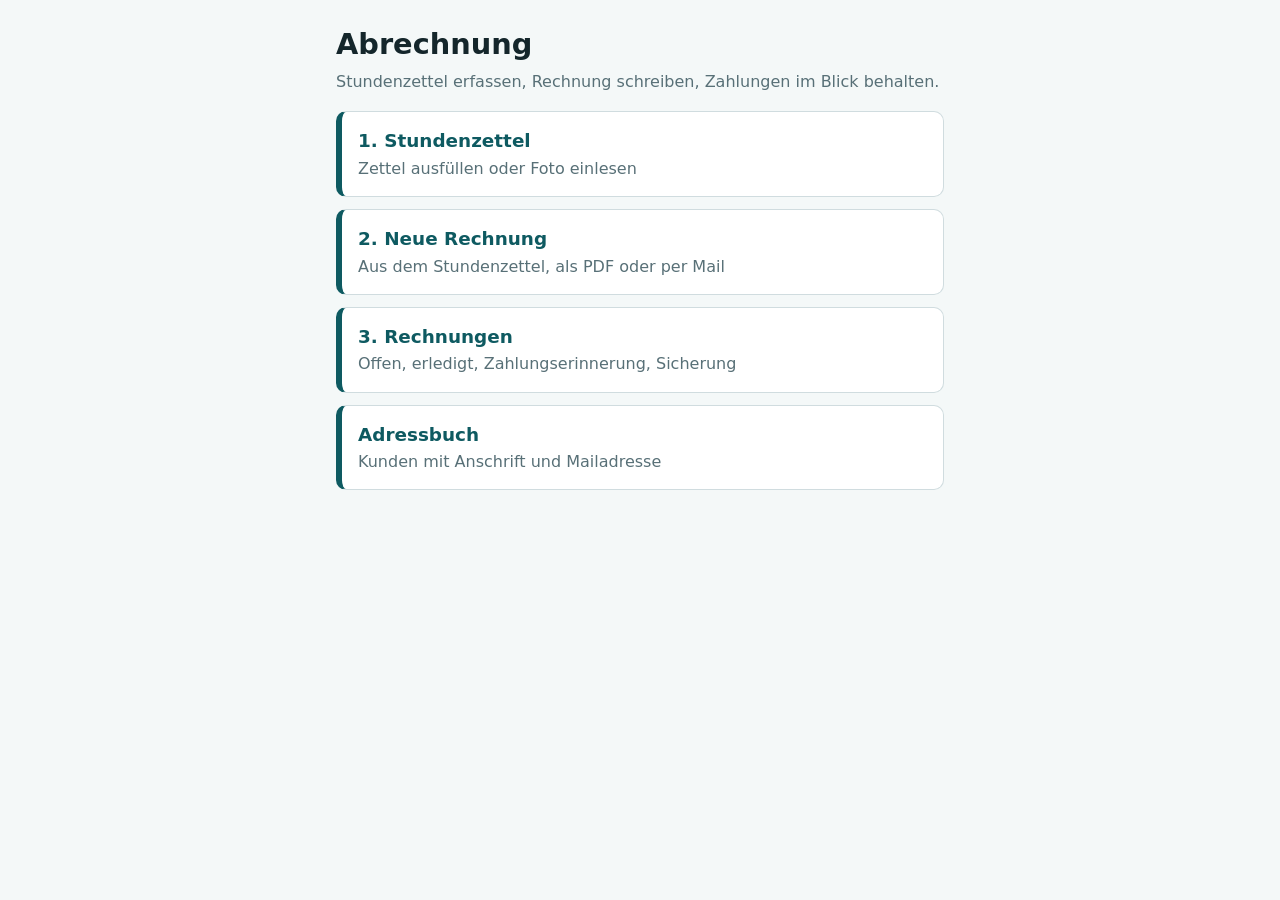
==== index.html @ ea3dafdc "Add files via upload" ====
<!doctype html>
<html lang="de">
<head>
<meta charset="utf-8">
<meta name="viewport" content="width=device-width,initial-scale=1">
<link rel="apple-touch-icon" href="icon.png">
<link rel="icon" type="image/png" href="icon.png">
<meta name="theme-color" content="#1F6B3A">
<title>Abrechnung</title>
<style>
:root{--bg:#F4F8F8;--surf:#fff;--ink:#14262B;--mut:#587077;--line:#D0DCDF;--pri:#0E5A61;--bad:#B42318;color-scheme:light}
@media(prefers-color-scheme:dark){:root{--bg:#0F1A1D;--surf:#16262A;--ink:#E7F0F1;--mut:#9DB3B8;--line:#2B4046;--pri:#4FB3BB;--bad:#FF8A80;color-scheme:dark}}
*{box-sizing:border-box}
body{margin:0;background:var(--bg);color:var(--ink);font:16px/1.45 system-ui,-apple-system,"Segoe UI",sans-serif}
main{max-width:640px;margin:0 auto;padding:16px}
h1{font-size:1.8rem;margin:8px 0 4px}
.sub{color:var(--mut);margin:0 0 18px}
.grid{display:grid;gap:12px}
a.tile{display:block;background:var(--surf);border:1px solid var(--line);border-left:6px solid var(--pri);border-radius:10px;padding:16px;color:inherit;text-decoration:none}
a.tile:focus-visible{outline:3px solid #D9A400;outline-offset:2px}
.t{font-size:1.15rem;font-weight:700;color:var(--pri)}
.d{color:var(--mut);margin-top:2px}
.bad{color:var(--bad);font-weight:700}
.soon{opacity:.6;border-left-color:var(--line)}
</style>
</head>
<body>
<main>
<h1>Abrechnung</h1>
<p class="sub">Stundenzettel erfassen, Rechnung schreiben, Zahlungen im Blick behalten.</p>
<p id="sich" class="bad" hidden></p>
<div class="grid">
  <a class="tile" href="stundenzettel.html"><div class="t">1. Stundenzettel</div><div class="d">Zettel ausfüllen oder Foto einlesen</div></a>
  <a class="tile" href="rechnung.html"><div class="t">2. Neue Rechnung</div><div class="d">Aus dem Stundenzettel, als PDF oder per Mail</div></a>
  <a class="tile" href="rechnungen.html"><div class="t">3. Rechnungen</div><div class="d" id="stat">Offen, erledigt, Zahlungserinnerung, Sicherung</div></a>
  <a class="tile" href="adressbuch.html"><div class="t">Adressbuch</div><div class="d">Kunden mit Anschrift und Mailadresse</div></a>
</div>
</main>
<script>
try {
  const l = JSON.parse(localStorage.getItem('rechnungen') || '[]').filter(r => r.status !== 'erledigt');
  const p = s => { const m = String(s || '').match(/^(\d{1,2})\.(\d{1,2})\.(\d{4})$/); return m ? new Date(+m[3], +m[2] - 1, +m[1]) : null; };
  const h = new Date(); h.setHours(0, 0, 0, 0);
  const ue = l.filter(r => { const f = p(r.faellig); return f && f < h; }).length;
  const s = l.reduce((a, r) => a + (r.summe || 0), 0);
  if (l.length) document.getElementById('stat').innerHTML = l.length + ' offen (' + s.toLocaleString('de-DE', {minimumFractionDigits: 2, maximumFractionDigits: 2}) + ' €)' + (ue ? ' · <span class="bad">' + ue + ' überfällig</span>' : '');
} catch (e) {}
try {
  const K = ['stundenzettel', 'meineDaten', 'rechnungen', 'adressbuch'];
  const z = K.map(k => localStorage.getItem(k) || '').join('|');
  const hs = s => { let h = 5381; for (let j = 0; j < s.length; j++) h = ((h << 5) + h + s.charCodeAt(j)) | 0; return String(h); };
  const inf = JSON.parse(localStorage.getItem('sicherungInfo') || 'null');
  if (z.replace(/\|/g, '') !== '' && (!inf || inf.hash !== hs(z))) {
    const e = document.getElementById('sich'); e.hidden = false;
    e.innerHTML = 'Ungesicherte Änderungen. <a href="rechnungen.html">Jetzt sichern</a>';
  }
} catch (e) {}
</script>
</body>
</html>
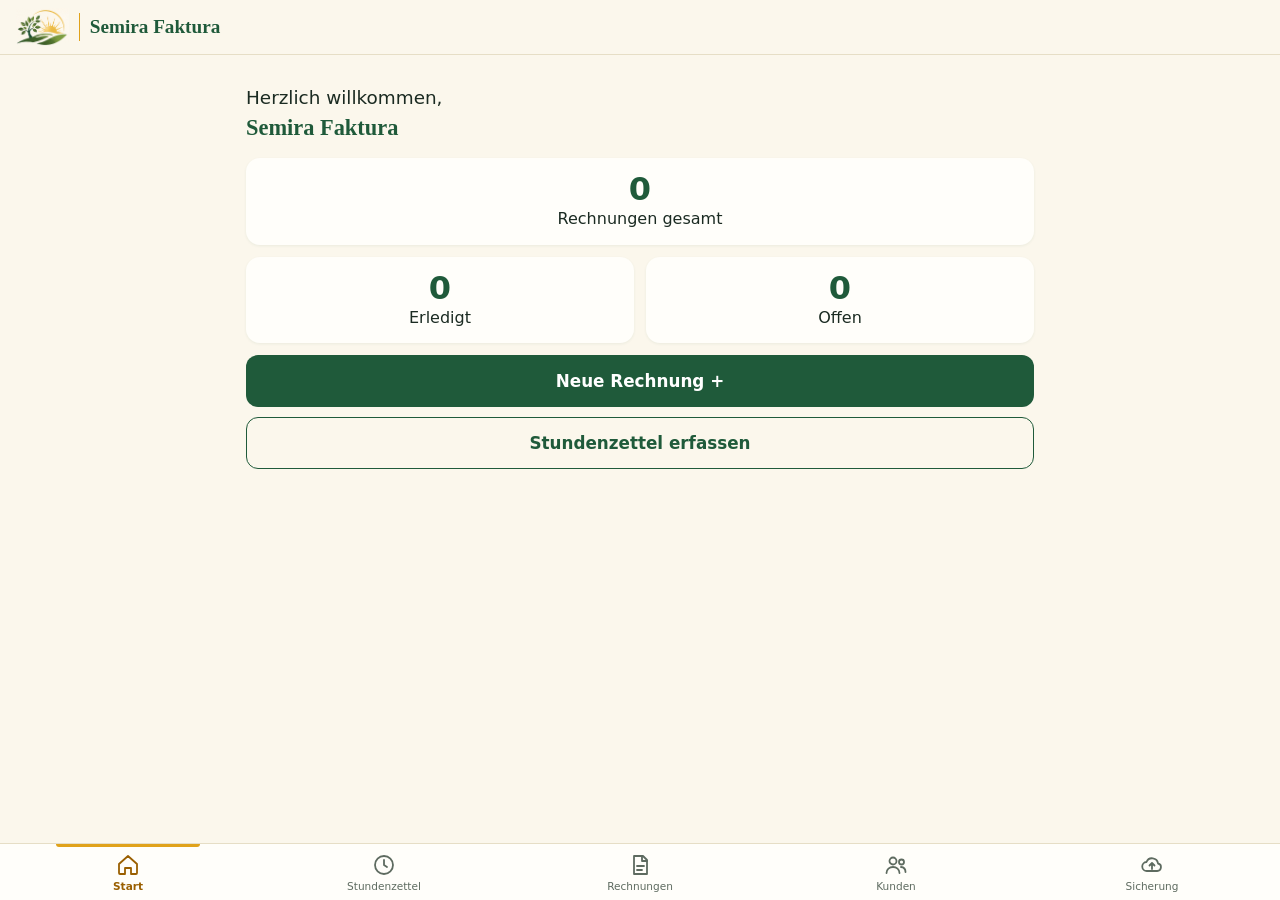
==== commit a3b1454e: "Add files via upload" ====
--- a/index.html
+++ b/index.html
@@ -2,59 +2,50 @@
 <html lang="de">
 <head>
 <meta charset="utf-8">
-<meta name="viewport" content="width=device-width,initial-scale=1">
+<meta name="viewport" content="width=device-width,initial-scale=1,viewport-fit=cover">
 <link rel="apple-touch-icon" href="icon.png">
 <link rel="icon" type="image/png" href="icon.png">
-<meta name="theme-color" content="#1F6B3A">
-<title>Abrechnung</title>
+<meta name="theme-color" content="#1F5A3A">
+<title>Semira Faktura</title>
 <style>
-:root{--bg:#F4F8F8;--surf:#fff;--ink:#14262B;--mut:#587077;--line:#D0DCDF;--pri:#0E5A61;--bad:#B42318;color-scheme:light}
-@media(prefers-color-scheme:dark){:root{--bg:#0F1A1D;--surf:#16262A;--ink:#E7F0F1;--mut:#9DB3B8;--line:#2B4046;--pri:#4FB3BB;--bad:#FF8A80;color-scheme:dark}}
 *{box-sizing:border-box}
-body{margin:0;background:var(--bg);color:var(--ink);font:16px/1.45 system-ui,-apple-system,"Segoe UI",sans-serif}
+body{margin:0;color:var(--ink);font:16px/1.45 system-ui,-apple-system,"Segoe UI",sans-serif}
 main{max-width:640px;margin:0 auto;padding:16px}
-h1{font-size:1.8rem;margin:8px 0 4px}
-.sub{color:var(--mut);margin:0 0 18px}
-.grid{display:grid;gap:12px}
-a.tile{display:block;background:var(--surf);border:1px solid var(--line);border-left:6px solid var(--pri);border-radius:10px;padding:16px;color:inherit;text-decoration:none}
-a.tile:focus-visible{outline:3px solid #D9A400;outline-offset:2px}
-.t{font-size:1.15rem;font-weight:700;color:var(--pri)}
-.d{color:var(--mut);margin-top:2px}
 .bad{color:var(--bad);font-weight:700}
-.soon{opacity:.6;border-left-color:var(--line)}
 </style>
+<link rel="stylesheet" href="style.css">
+<script src="nav.js" defer></script>
 </head>
 <body>
 <main>
-<h1>Abrechnung</h1>
-<p class="sub">Stundenzettel erfassen, Rechnung schreiben, Zahlungen im Blick behalten.</p>
+<p class="hello">Herzlich willkommen,<br><strong id="nm">Semira Faktura</strong></p>
 <p id="sich" class="bad" hidden></p>
-<div class="grid">
-  <a class="tile" href="stundenzettel.html"><div class="t">1. Stundenzettel</div><div class="d">Zettel ausfüllen oder Foto einlesen</div></a>
-  <a class="tile" href="rechnung.html"><div class="t">2. Neue Rechnung</div><div class="d">Aus dem Stundenzettel, als PDF oder per Mail</div></a>
-  <a class="tile" href="rechnungen.html"><div class="t">3. Rechnungen</div><div class="d" id="stat">Offen, erledigt, Zahlungserinnerung, Sicherung</div></a>
-  <a class="tile" href="adressbuch.html"><div class="t">Adressbuch</div><div class="d">Kunden mit Anschrift und Mailadresse</div></a>
+<a class="card stat" href="rechnungen.html?f=alle"><b id="gesamt">0</b>Rechnungen gesamt</a>
+<div class="two">
+  <a class="card stat" href="rechnungen.html?f=erledigt"><b id="erl">0</b>Erledigt</a>
+  <a class="card stat" href="rechnungen.html?f=offen"><b id="off">0</b>Offen</a>
 </div>
+<p id="ueb" class="bad" hidden></p>
+<a class="btn big" href="rechnung.html">Neue Rechnung +</a>
+<a class="btn sec big" href="stundenzettel.html">Stundenzettel erfassen</a>
 </main>
 <script>
-try {
-  const l = JSON.parse(localStorage.getItem('rechnungen') || '[]').filter(r => r.status !== 'erledigt');
-  const p = s => { const m = String(s || '').match(/^(\d{1,2})\.(\d{1,2})\.(\d{4})$/); return m ? new Date(+m[3], +m[2] - 1, +m[1]) : null; };
-  const h = new Date(); h.setHours(0, 0, 0, 0);
-  const ue = l.filter(r => { const f = p(r.faellig); return f && f < h; }).length;
-  const s = l.reduce((a, r) => a + (r.summe || 0), 0);
-  if (l.length) document.getElementById('stat').innerHTML = l.length + ' offen (' + s.toLocaleString('de-DE', {minimumFractionDigits: 2, maximumFractionDigits: 2}) + ' €)' + (ue ? ' · <span class="bad">' + ue + ' überfällig</span>' : '');
-} catch (e) {}
-try {
-  const K = ['stundenzettel', 'meineDaten', 'rechnungen', 'adressbuch'];
-  const z = K.map(k => localStorage.getItem(k) || '').join('|');
-  const hs = s => { let h = 5381; for (let j = 0; j < s.length; j++) h = ((h << 5) + h + s.charCodeAt(j)) | 0; return String(h); };
-  const inf = JSON.parse(localStorage.getItem('sicherungInfo') || 'null');
-  if (z.replace(/\|/g, '') !== '' && (!inf || inf.hash !== hs(z))) {
-    const e = document.getElementById('sich'); e.hidden = false;
-    e.innerHTML = 'Ungesicherte Änderungen. <a href="rechnungen.html">Jetzt sichern</a>';
-  }
-} catch (e) {}
+const $ = id => document.getElementById(id);
+const rd = k => { try { return JSON.parse(localStorage.getItem(k) || 'null'); } catch (e) { return null; } };
+const fmt = n => n.toLocaleString('de-DE', {minimumFractionDigits: 2, maximumFractionDigits: 2});
+const md = rd('meineDaten'); if (md && md.mName) $('nm').textContent = md.mName + '!';
+const l = rd('rechnungen') || [];
+const offen = l.filter(r => r.status !== 'erledigt');
+$('gesamt').textContent = l.length; $('erl').textContent = l.length - offen.length; $('off').textContent = offen.length;
+const p = s => { const m = String(s || '').match(/^(\d{1,2})\.(\d{1,2})\.(\d{4})$/); return m ? new Date(+m[3], +m[2] - 1, +m[1]) : null; };
+const h = new Date(); h.setHours(0, 0, 0, 0);
+const ue = offen.filter(r => { const f = p(r.faellig); return f && f < h; });
+if (ue.length) { $('ueb').hidden = false; $('ueb').innerHTML = ue.length + ' überfällig (' + fmt(ue.reduce((a, r) => a + (r.summe || 0), 0)) + ' €) · <a href="rechnungen.html?f=offen">ansehen</a>'; }
+const K = ['stundenzettel', 'meineDaten', 'rechnungen', 'adressbuch'];
+const z = K.map(k => localStorage.getItem(k) || '').join('|');
+const hs = s => { let x = 5381; for (let j = 0; j < s.length; j++) x = ((x << 5) + x + s.charCodeAt(j)) | 0; return String(x); };
+const inf = rd('sicherungInfo');
+if (z.replace(/\|/g, '') !== '' && (!inf || inf.hash !== hs(z))) { $('sich').hidden = false; $('sich').innerHTML = 'Ungesicherte Änderungen. <a href="sicherung.html">Jetzt sichern</a>'; }
 </script>
 </body>
 </html>
--- a/style.css
+++ b/style.css
@@ -0,0 +1,40 @@
+:root{--bg:#FBF7EC;--surf:#FFFEFA;--ink:#1B2B22;--mut:#5E6B60;--line:#E6DEC6;--pri:#1F5A3A;--pri-ink:#fff;--warn:#FFF0C7;--warn-ln:#D9A400;--ocr:#E3EFDA;--gold:#E0A21B;--amber:#9A5F00;--bad:#B42318;--ok:#1F5A3A;color-scheme:light}
+html,body{background:var(--bg)}
+body{padding-bottom:calc(78px + env(safe-area-inset-bottom,0px))}
+a{color:var(--pri)}
+.appbar{position:sticky;top:0;z-index:20;display:flex;align-items:center;gap:10px;padding:calc(8px + env(safe-area-inset-top,0px)) 16px 8px;background:rgba(251,247,236,.95);-webkit-backdrop-filter:blur(8px);backdrop-filter:blur(8px);border-bottom:1px solid var(--line);text-decoration:none}
+.appbar img{height:38px;width:auto;display:block}
+.appbar i{width:1px;height:28px;background:var(--gold)}
+.appbar b{font:600 1.2rem Georgia,"Times New Roman",serif;color:var(--pri)}
+.tabbar{position:fixed;left:0;right:0;bottom:0;z-index:30;display:flex;background:var(--surf);border-top:1px solid var(--line);padding-bottom:env(safe-area-inset-bottom,0px)}
+.tabbar a{flex:1;min-width:0;display:flex;flex-direction:column;align-items:center;gap:2px;padding:9px 1px 6px;font-size:.66rem;color:var(--mut);text-decoration:none;position:relative}
+.tabbar svg{width:24px;height:24px;fill:none;stroke:currentColor;stroke-width:1.8;stroke-linecap:round;stroke-linejoin:round}
+.tabbar a[aria-current=page]{color:var(--amber);font-weight:700}
+.tabbar a[aria-current=page]::before{content:"";position:absolute;top:0;left:22%;right:22%;height:3px;border-radius:0 0 3px 3px;background:var(--gold)}
+main{max-width:820px}
+h1{color:var(--ink)}
+h2{color:var(--pri)}
+section,.card{background:var(--surf);border-color:var(--line);border-radius:14px;box-shadow:0 1px 3px rgba(31,90,58,.07)}
+button,.btn{border-radius:12px;min-height:44px;display:inline-flex;align-items:center;justify-content:center}
+button.sec,.btn.sec{background:transparent}
+input,textarea,select{background:#fff;border-radius:10px}
+.chip{display:inline-block;padding:2px 10px;border-radius:999px;font-size:.8rem;font-weight:700;margin-top:6px}
+.chip.ok{background:#DDEBD5;color:#1F5A3A}
+.chip.offen{background:#FBE8C2;color:#7A4A00}
+.chip.bad{background:#FADBD8;color:#9B1C12}
+.av{width:38px;height:38px;border-radius:50%;background:#DDEBD5;color:#1F5A3A;display:inline-flex;align-items:center;justify-content:center;font-weight:700;margin-right:10px;flex:none}
+.hl{display:flex;align-items:center}
+.stat{display:block;text-align:center;color:var(--ink);text-decoration:none;padding:14px}
+.stat b{display:block;font-size:2rem;line-height:1.1;color:var(--pri)}
+.two{display:grid;grid-template-columns:1fr 1fr;gap:12px;margin:12px 0}
+.big{width:100%;min-height:52px;font-size:1.05rem;margin-top:10px}
+.hello{font-size:1.15rem;margin:14px 0}
+.hello strong{font-size:1.4rem;font-family:Georgia,serif;color:var(--pri)}
+.rowbtn{display:flex;width:100%;justify-content:flex-start;gap:12px;background:var(--surf);color:var(--ink);border:1px solid var(--line);margin-bottom:10px;padding:14px;text-align:left;font-weight:600}
+.rowbtn svg{width:26px;height:26px;fill:none;stroke:var(--pri);stroke-width:1.8;stroke-linecap:round;stroke-linejoin:round;flex:none}
+@media print{.appbar,.tabbar{display:none!important}body{padding:0!important;background:#fff}}
+.btn{background:var(--pri);color:var(--pri-ink);font-weight:600;padding:10px 16px;text-decoration:none;border:0;cursor:pointer}
+.btn.sec{background:transparent;color:var(--pri);border:1.5px solid var(--pri)}
+.btn.big{display:flex}
+.tabs button{padding:9px 4px;font-size:.95rem;white-space:nowrap}
+.rowbtn{border-radius:12px;align-items:center;font:inherit;font-weight:600;cursor:pointer;margin-top:10px}
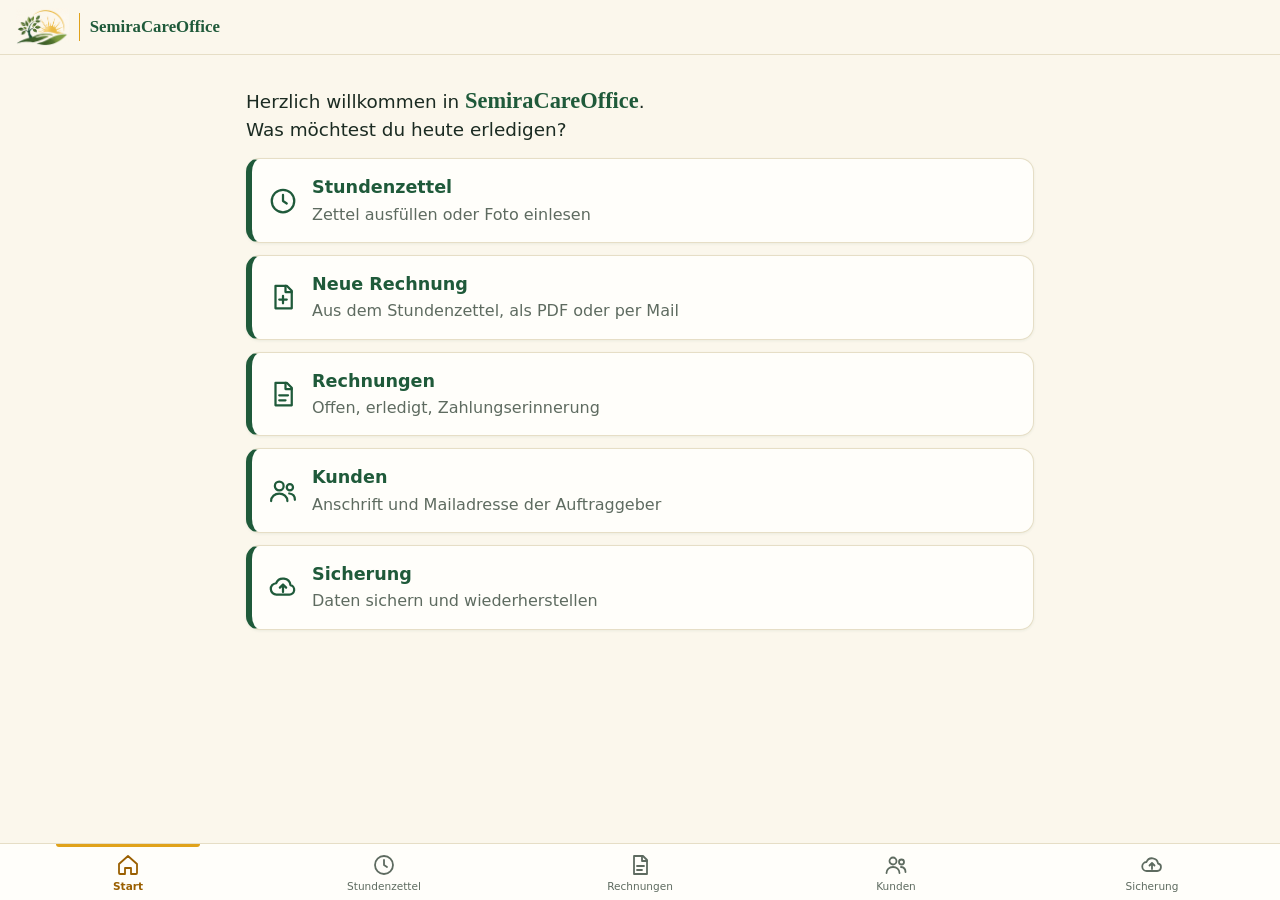
==== commit d05529f9: "Add files via upload" ====
--- a/index.html
+++ b/index.html
@@ -6,41 +6,35 @@
 <link rel="apple-touch-icon" href="icon.png">
 <link rel="icon" type="image/png" href="icon.png">
 <meta name="theme-color" content="#1F5A3A">
-<title>Semira Faktura</title>
+<title>SemiraCareOffice</title>
 <style>
 *{box-sizing:border-box}
 body{margin:0;color:var(--ink);font:16px/1.45 system-ui,-apple-system,"Segoe UI",sans-serif}
 main{max-width:640px;margin:0 auto;padding:16px}
-.bad{color:var(--bad);font-weight:700}
+.bad{color:var(--bad);font-weight:700;margin:0 0 12px}
 </style>
 <link rel="stylesheet" href="style.css">
 <script src="nav.js" defer></script>
 </head>
 <body>
 <main>
-<p class="hello">Herzlich willkommen,<br><strong id="nm">Semira Faktura</strong></p>
+<p class="hello">Herzlich willkommen in <strong>SemiraCareOffice</strong>.<br>Was möchtest du heute erledigen?</p>
 <p id="sich" class="bad" hidden></p>
-<a class="card stat" href="rechnungen.html?f=alle"><b id="gesamt">0</b>Rechnungen gesamt</a>
-<div class="two">
-  <a class="card stat" href="rechnungen.html?f=erledigt"><b id="erl">0</b>Erledigt</a>
-  <a class="card stat" href="rechnungen.html?f=offen"><b id="off">0</b>Offen</a>
-</div>
-<p id="ueb" class="bad" hidden></p>
-<a class="btn big" href="rechnung.html">Neue Rechnung +</a>
-<a class="btn sec big" href="stundenzettel.html">Stundenzettel erfassen</a>
+<a class="tile" href="stundenzettel.html"><svg viewBox="0 0 24 24" aria-hidden="true"><circle cx="12" cy="12" r="9"/><path d="M12 7v5l3 2"/></svg><div><div class="t">Stundenzettel</div><div class="d">Zettel ausfüllen oder Foto einlesen</div></div></a>
+<a class="tile" href="rechnung.html"><svg viewBox="0 0 24 24" aria-hidden="true"><path d="M6 3h9l4 4v14H6z"/><path d="M14 3v5h5M12 11v6M9 14h6"/></svg><div><div class="t">Neue Rechnung</div><div class="d">Aus dem Stundenzettel, als PDF oder per Mail</div></div></a>
+<a class="tile" href="rechnungen.html?f=alle"><svg viewBox="0 0 24 24" aria-hidden="true"><path d="M6 3h9l4 4v14H6z"/><path d="M14 3v5h5M9 13h7M9 17h5"/></svg><div><div class="t">Rechnungen</div><div class="d" id="stat">Offen, erledigt, Zahlungserinnerung</div></div></a>
+<a class="tile" href="adressbuch.html"><svg viewBox="0 0 24 24" aria-hidden="true"><circle cx="9" cy="8" r="3.5"/><path d="M2.5 20c0-3.6 3-6 6.5-6s6.5 2.4 6.5 6"/><circle cx="17.5" cy="9" r="2.5"/><path d="M17 14c2.8.2 4.5 2.2 4.5 5"/></svg><div><div class="t">Kunden</div><div class="d">Anschrift und Mailadresse der Auftraggeber</div></div></a>
+<a class="tile" href="sicherung.html"><svg viewBox="0 0 24 24" aria-hidden="true"><path d="M7 18a4.5 4.5 0 0 1-.5-9 6 6 0 0 1 11.5 1.5A3.8 3.8 0 0 1 17 18z"/><path d="M12 16v-6M9.5 12.5L12 10l2.5 2.5"/></svg><div><div class="t">Sicherung</div><div class="d">Daten sichern und wiederherstellen</div></div></a>
 </main>
 <script>
 const $ = id => document.getElementById(id);
 const rd = k => { try { return JSON.parse(localStorage.getItem(k) || 'null'); } catch (e) { return null; } };
 const fmt = n => n.toLocaleString('de-DE', {minimumFractionDigits: 2, maximumFractionDigits: 2});
-const md = rd('meineDaten'); if (md && md.mName) $('nm').textContent = md.mName + '!';
-const l = rd('rechnungen') || [];
-const offen = l.filter(r => r.status !== 'erledigt');
-$('gesamt').textContent = l.length; $('erl').textContent = l.length - offen.length; $('off').textContent = offen.length;
 const p = s => { const m = String(s || '').match(/^(\d{1,2})\.(\d{1,2})\.(\d{4})$/); return m ? new Date(+m[3], +m[2] - 1, +m[1]) : null; };
 const h = new Date(); h.setHours(0, 0, 0, 0);
-const ue = offen.filter(r => { const f = p(r.faellig); return f && f < h; });
-if (ue.length) { $('ueb').hidden = false; $('ueb').innerHTML = ue.length + ' überfällig (' + fmt(ue.reduce((a, r) => a + (r.summe || 0), 0)) + ' €) · <a href="rechnungen.html?f=offen">ansehen</a>'; }
+const offen = (rd('rechnungen') || []).filter(r => r.status !== 'erledigt');
+const ue = offen.filter(r => { const f = p(r.faellig); return f && f < h; }).length;
+if (offen.length) $('stat').innerHTML = offen.length + ' offen (' + fmt(offen.reduce((a, r) => a + (r.summe || 0), 0)) + ' €)' + (ue ? ' · <span class="bad">' + ue + ' überfällig</span>' : '');
 const K = ['stundenzettel', 'meineDaten', 'rechnungen', 'adressbuch'];
 const z = K.map(k => localStorage.getItem(k) || '').join('|');
 const hs = s => { let x = 5381; for (let j = 0; j < s.length; j++) x = ((x << 5) + x + s.charCodeAt(j)) | 0; return String(x); };
--- a/style.css
+++ b/style.css
@@ -38,3 +38,9 @@
 .btn.big{display:flex}
 .tabs button{padding:9px 4px;font-size:.95rem;white-space:nowrap}
 .rowbtn{border-radius:12px;align-items:center;font:inherit;font-weight:600;cursor:pointer;margin-top:10px}
+.appbar b{font-size:1.05rem}
+.appbar .back{margin-left:auto;font-size:.85rem;font-weight:600;color:var(--pri);white-space:nowrap}
+.tile{display:flex;gap:14px;align-items:center;background:var(--surf);border:1px solid var(--line);border-left:6px solid var(--pri);border-radius:14px;padding:16px;margin-bottom:12px;color:inherit;text-decoration:none;box-shadow:0 1px 3px rgba(31,90,58,.07)}
+.tile svg{width:30px;height:30px;fill:none;stroke:var(--pri);stroke-width:1.8;stroke-linecap:round;stroke-linejoin:round;flex:none}
+.tile .t{font-size:1.1rem;font-weight:700;color:var(--pri)}
+.tile .d{color:var(--mut);margin-top:2px}
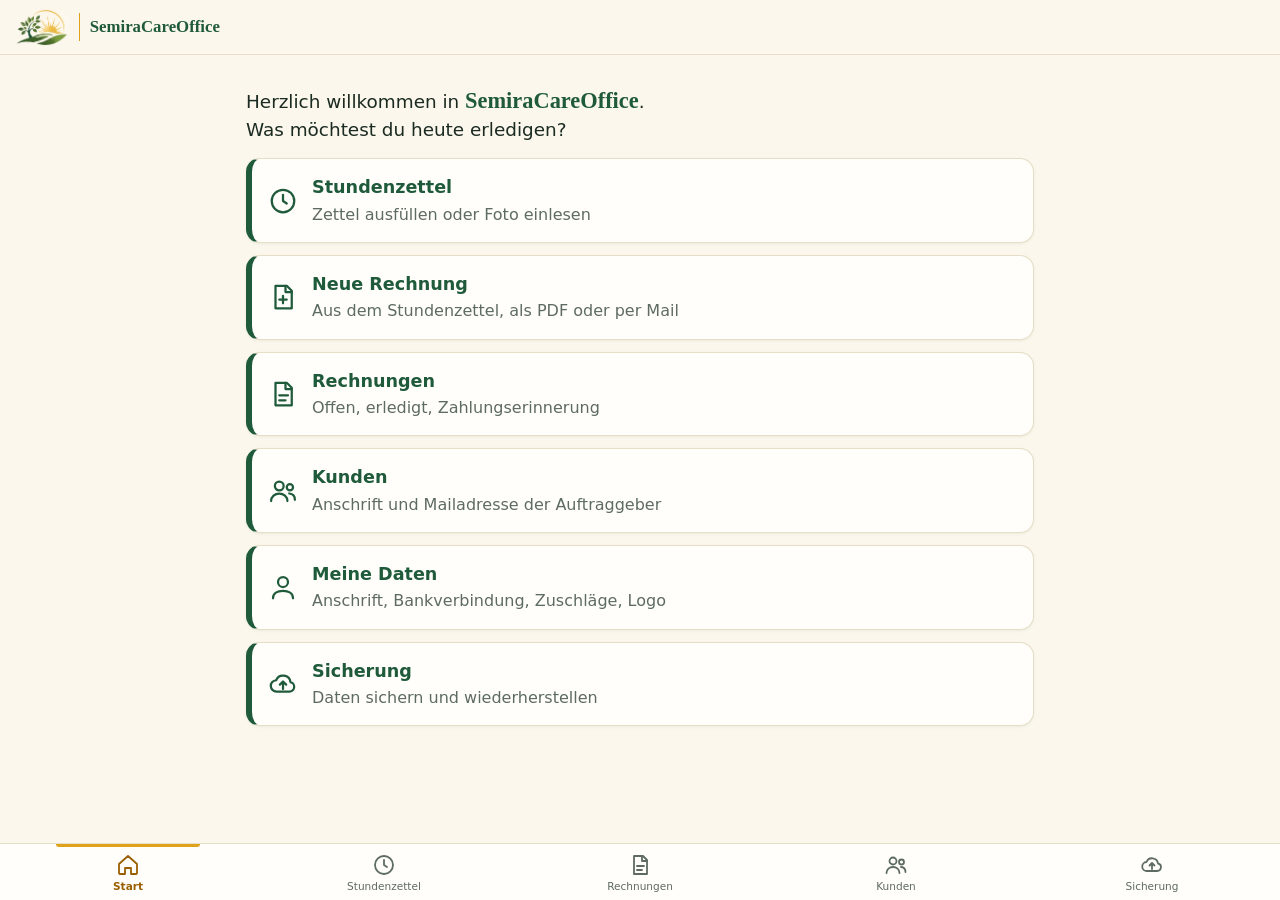
==== commit 0701ce74: "Add files via upload" ====
--- a/index.html
+++ b/index.html
@@ -24,6 +24,7 @@
 <a class="tile" href="rechnung.html"><svg viewBox="0 0 24 24" aria-hidden="true"><path d="M6 3h9l4 4v14H6z"/><path d="M14 3v5h5M12 11v6M9 14h6"/></svg><div><div class="t">Neue Rechnung</div><div class="d">Aus dem Stundenzettel, als PDF oder per Mail</div></div></a>
 <a class="tile" href="rechnungen.html?f=alle"><svg viewBox="0 0 24 24" aria-hidden="true"><path d="M6 3h9l4 4v14H6z"/><path d="M14 3v5h5M9 13h7M9 17h5"/></svg><div><div class="t">Rechnungen</div><div class="d" id="stat">Offen, erledigt, Zahlungserinnerung</div></div></a>
 <a class="tile" href="adressbuch.html"><svg viewBox="0 0 24 24" aria-hidden="true"><circle cx="9" cy="8" r="3.5"/><path d="M2.5 20c0-3.6 3-6 6.5-6s6.5 2.4 6.5 6"/><circle cx="17.5" cy="9" r="2.5"/><path d="M17 14c2.8.2 4.5 2.2 4.5 5"/></svg><div><div class="t">Kunden</div><div class="d">Anschrift und Mailadresse der Auftraggeber</div></div></a>
+<a class="tile" href="meine-daten.html"><svg viewBox="0 0 24 24" aria-hidden="true"><circle cx="12" cy="8" r="4"/><path d="M4 21c0-4 3.6-6 8-6s8 2 8 6"/></svg><div><div class="t">Meine Daten</div><div class="d">Anschrift, Bankverbindung, Zuschläge, Logo</div></div></a>
 <a class="tile" href="sicherung.html"><svg viewBox="0 0 24 24" aria-hidden="true"><path d="M7 18a4.5 4.5 0 0 1-.5-9 6 6 0 0 1 11.5 1.5A3.8 3.8 0 0 1 17 18z"/><path d="M12 16v-6M9.5 12.5L12 10l2.5 2.5"/></svg><div><div class="t">Sicherung</div><div class="d">Daten sichern und wiederherstellen</div></div></a>
 </main>
 <script>
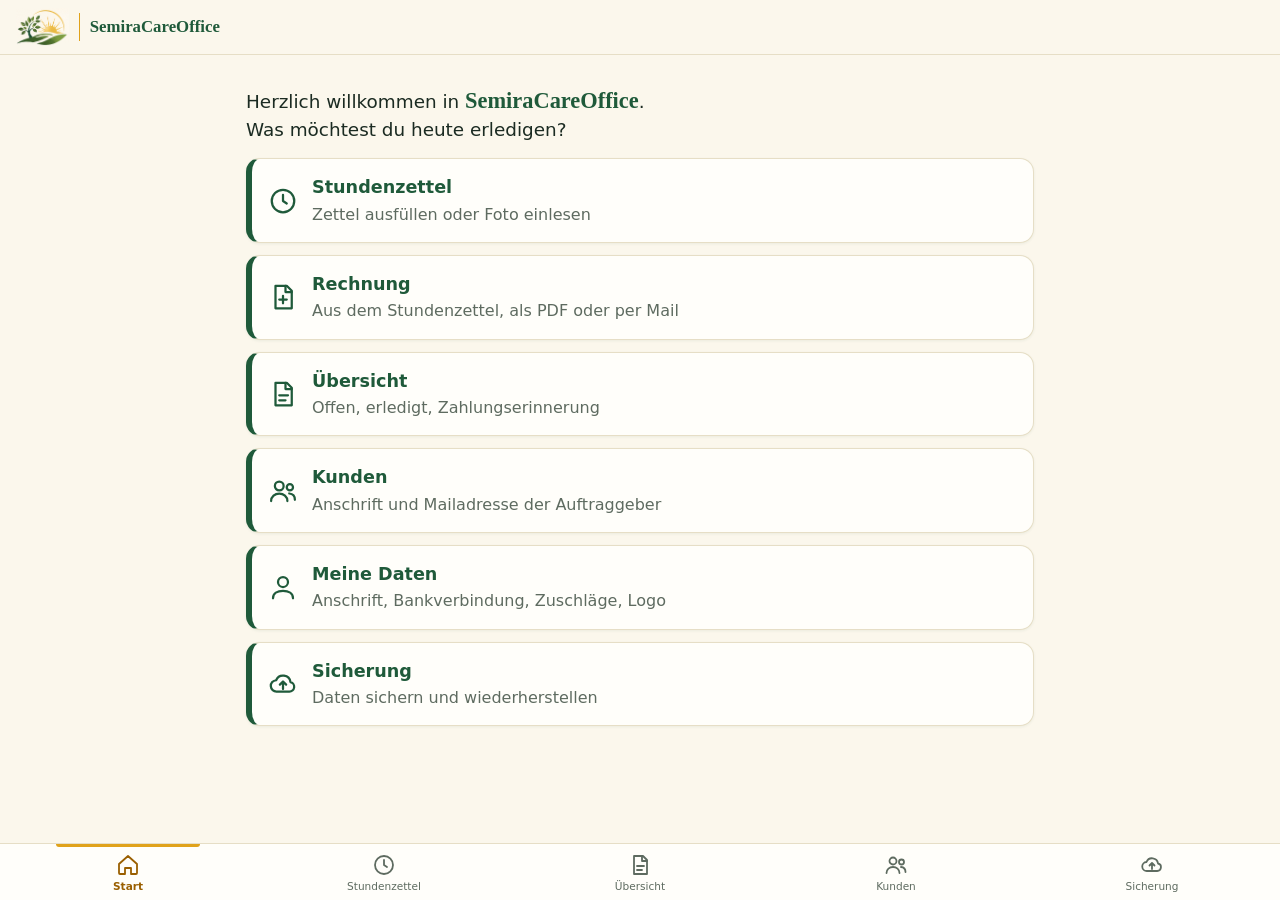
==== commit a628c533: "Add files via upload" ====
--- a/index.html
+++ b/index.html
@@ -21,8 +21,8 @@
 <p class="hello">Herzlich willkommen in <strong>SemiraCareOffice</strong>.<br>Was möchtest du heute erledigen?</p>
 <p id="sich" class="bad" hidden></p>
 <a class="tile" href="stundenzettel.html"><svg viewBox="0 0 24 24" aria-hidden="true"><circle cx="12" cy="12" r="9"/><path d="M12 7v5l3 2"/></svg><div><div class="t">Stundenzettel</div><div class="d">Zettel ausfüllen oder Foto einlesen</div></div></a>
-<a class="tile" href="rechnung.html"><svg viewBox="0 0 24 24" aria-hidden="true"><path d="M6 3h9l4 4v14H6z"/><path d="M14 3v5h5M12 11v6M9 14h6"/></svg><div><div class="t">Neue Rechnung</div><div class="d">Aus dem Stundenzettel, als PDF oder per Mail</div></div></a>
-<a class="tile" href="rechnungen.html?f=alle"><svg viewBox="0 0 24 24" aria-hidden="true"><path d="M6 3h9l4 4v14H6z"/><path d="M14 3v5h5M9 13h7M9 17h5"/></svg><div><div class="t">Rechnungen</div><div class="d" id="stat">Offen, erledigt, Zahlungserinnerung</div></div></a>
+<a class="tile" href="rechnung.html"><svg viewBox="0 0 24 24" aria-hidden="true"><path d="M6 3h9l4 4v14H6z"/><path d="M14 3v5h5M12 11v6M9 14h6"/></svg><div><div class="t">Rechnung</div><div class="d">Aus dem Stundenzettel, als PDF oder per Mail</div></div></a>
+<a class="tile" href="rechnungen.html"><svg viewBox="0 0 24 24" aria-hidden="true"><path d="M6 3h9l4 4v14H6z"/><path d="M14 3v5h5M9 13h7M9 17h5"/></svg><div><div class="t">Übersicht</div><div class="d" id="stat">Offen, erledigt, Zahlungserinnerung</div></div></a>
 <a class="tile" href="adressbuch.html"><svg viewBox="0 0 24 24" aria-hidden="true"><circle cx="9" cy="8" r="3.5"/><path d="M2.5 20c0-3.6 3-6 6.5-6s6.5 2.4 6.5 6"/><circle cx="17.5" cy="9" r="2.5"/><path d="M17 14c2.8.2 4.5 2.2 4.5 5"/></svg><div><div class="t">Kunden</div><div class="d">Anschrift und Mailadresse der Auftraggeber</div></div></a>
 <a class="tile" href="meine-daten.html"><svg viewBox="0 0 24 24" aria-hidden="true"><circle cx="12" cy="8" r="4"/><path d="M4 21c0-4 3.6-6 8-6s8 2 8 6"/></svg><div><div class="t">Meine Daten</div><div class="d">Anschrift, Bankverbindung, Zuschläge, Logo</div></div></a>
 <a class="tile" href="sicherung.html"><svg viewBox="0 0 24 24" aria-hidden="true"><path d="M7 18a4.5 4.5 0 0 1-.5-9 6 6 0 0 1 11.5 1.5A3.8 3.8 0 0 1 17 18z"/><path d="M12 16v-6M9.5 12.5L12 10l2.5 2.5"/></svg><div><div class="t">Sicherung</div><div class="d">Daten sichern und wiederherstellen</div></div></a>
@@ -33,10 +33,15 @@
 const fmt = n => n.toLocaleString('de-DE', {minimumFractionDigits: 2, maximumFractionDigits: 2});
 const p = s => { const m = String(s || '').match(/^(\d{1,2})\.(\d{1,2})\.(\d{4})$/); return m ? new Date(+m[3], +m[2] - 1, +m[1]) : null; };
 const h = new Date(); h.setHours(0, 0, 0, 0);
-const offen = (rd('rechnungen') || []).filter(r => r.status !== 'erledigt');
+const alleR = rd('rechnungen') || [];
+const offen = alleR.filter(r => r.status === 'offen' && r.versandt);
+const neuR = alleR.filter(r => r.status === 'offen' && !r.versandt);
 const ue = offen.filter(r => { const f = p(r.faellig); return f && f < h; }).length;
-if (offen.length) $('stat').innerHTML = offen.length + ' offen (' + fmt(offen.reduce((a, r) => a + (r.summe || 0), 0)) + ' €)' + (ue ? ' · <span class="bad">' + ue + ' überfällig</span>' : '');
-const K = ['stundenzettel', 'meineDaten', 'rechnungen', 'adressbuch'];
+const teile = [];
+if (offen.length) teile.push(offen.length + ' offen (' + fmt(offen.reduce((a, r) => a + (r.summe || 0), 0)) + ' €)' + (ue ? ' · <span class="bad">' + ue + ' überfällig</span>' : ''));
+if (neuR.length) teile.push(neuR.length + ' noch nicht verschickt');
+if (teile.length) $('stat').innerHTML = teile.join(' · ');
+const K = ['stundenzettel', 'meineDaten', 'rechnungen', 'adressbuch', 'geloeschtLog'];
 const z = K.map(k => localStorage.getItem(k) || '').join('|');
 const hs = s => { let x = 5381; for (let j = 0; j < s.length; j++) x = ((x << 5) + x + s.charCodeAt(j)) | 0; return String(x); };
 const inf = rd('sicherungInfo');
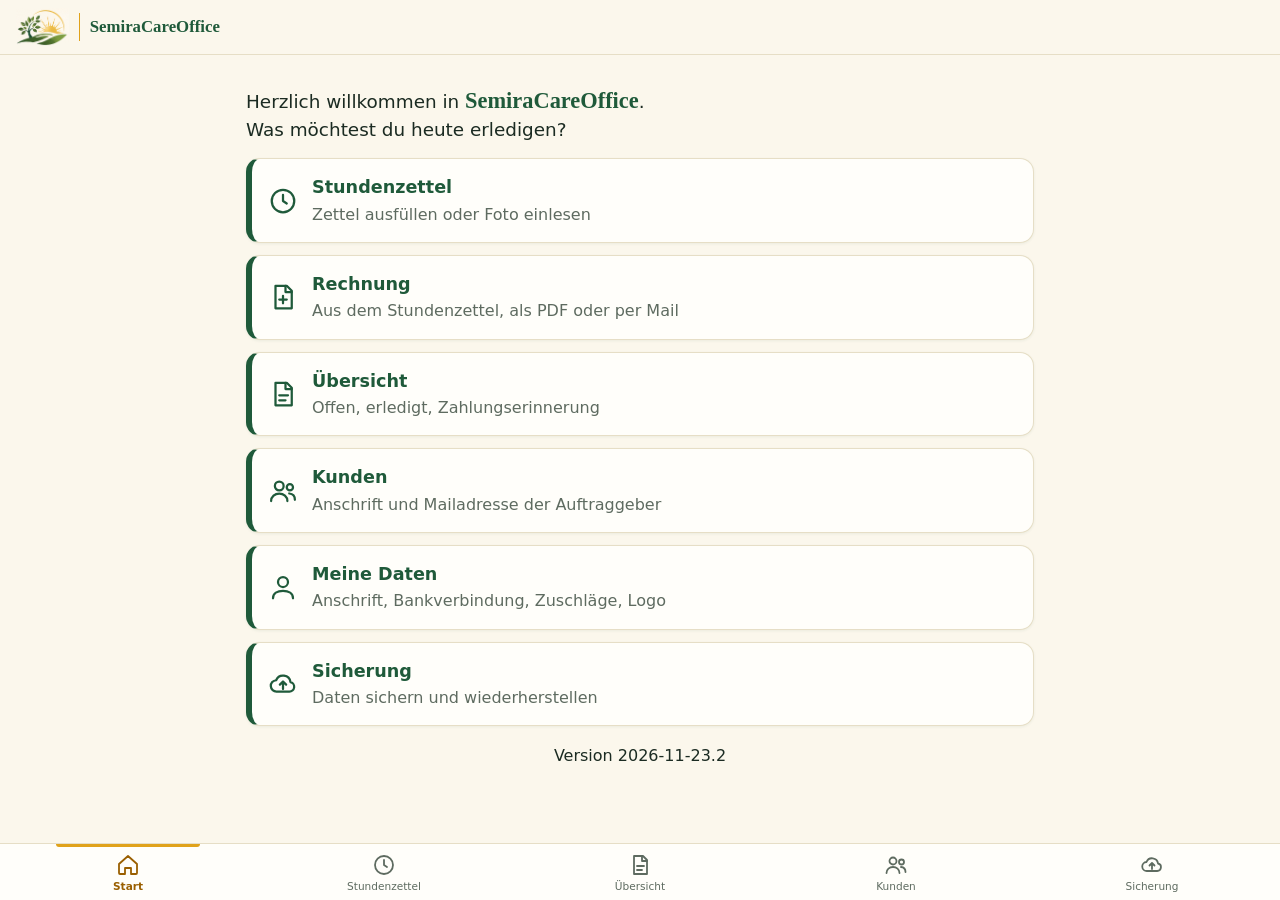
==== commit 6a659a3e: "Add files via upload" ====
--- a/index.html
+++ b/index.html
@@ -6,6 +6,10 @@
 <link rel="apple-touch-icon" href="icon.png">
 <link rel="icon" type="image/png" href="icon.png">
 <meta name="theme-color" content="#1F5A3A">
+<link rel="manifest" href="manifest.json">
+<meta name="apple-mobile-web-app-capable" content="yes">
+<meta name="apple-mobile-web-app-title" content="SemiraCareOffice">
+<script src="boot.js"></script>
 <title>SemiraCareOffice</title>
 <style>
 *{box-sizing:border-box}
@@ -26,6 +30,7 @@
 <a class="tile" href="adressbuch.html"><svg viewBox="0 0 24 24" aria-hidden="true"><circle cx="9" cy="8" r="3.5"/><path d="M2.5 20c0-3.6 3-6 6.5-6s6.5 2.4 6.5 6"/><circle cx="17.5" cy="9" r="2.5"/><path d="M17 14c2.8.2 4.5 2.2 4.5 5"/></svg><div><div class="t">Kunden</div><div class="d">Anschrift und Mailadresse der Auftraggeber</div></div></a>
 <a class="tile" href="meine-daten.html"><svg viewBox="0 0 24 24" aria-hidden="true"><circle cx="12" cy="8" r="4"/><path d="M4 21c0-4 3.6-6 8-6s8 2 8 6"/></svg><div><div class="t">Meine Daten</div><div class="d">Anschrift, Bankverbindung, Zuschläge, Logo</div></div></a>
 <a class="tile" href="sicherung.html"><svg viewBox="0 0 24 24" aria-hidden="true"><path d="M7 18a4.5 4.5 0 0 1-.5-9 6 6 0 0 1 11.5 1.5A3.8 3.8 0 0 1 17 18z"/><path d="M12 16v-6M9.5 12.5L12 10l2.5 2.5"/></svg><div><div class="t">Sicherung</div><div class="d">Daten sichern und wiederherstellen</div></div></a>
+<p id="ver" class="note" style="text-align:center;margin-top:18px"></p>
 </main>
 <script>
 const $ = id => document.getElementById(id);
